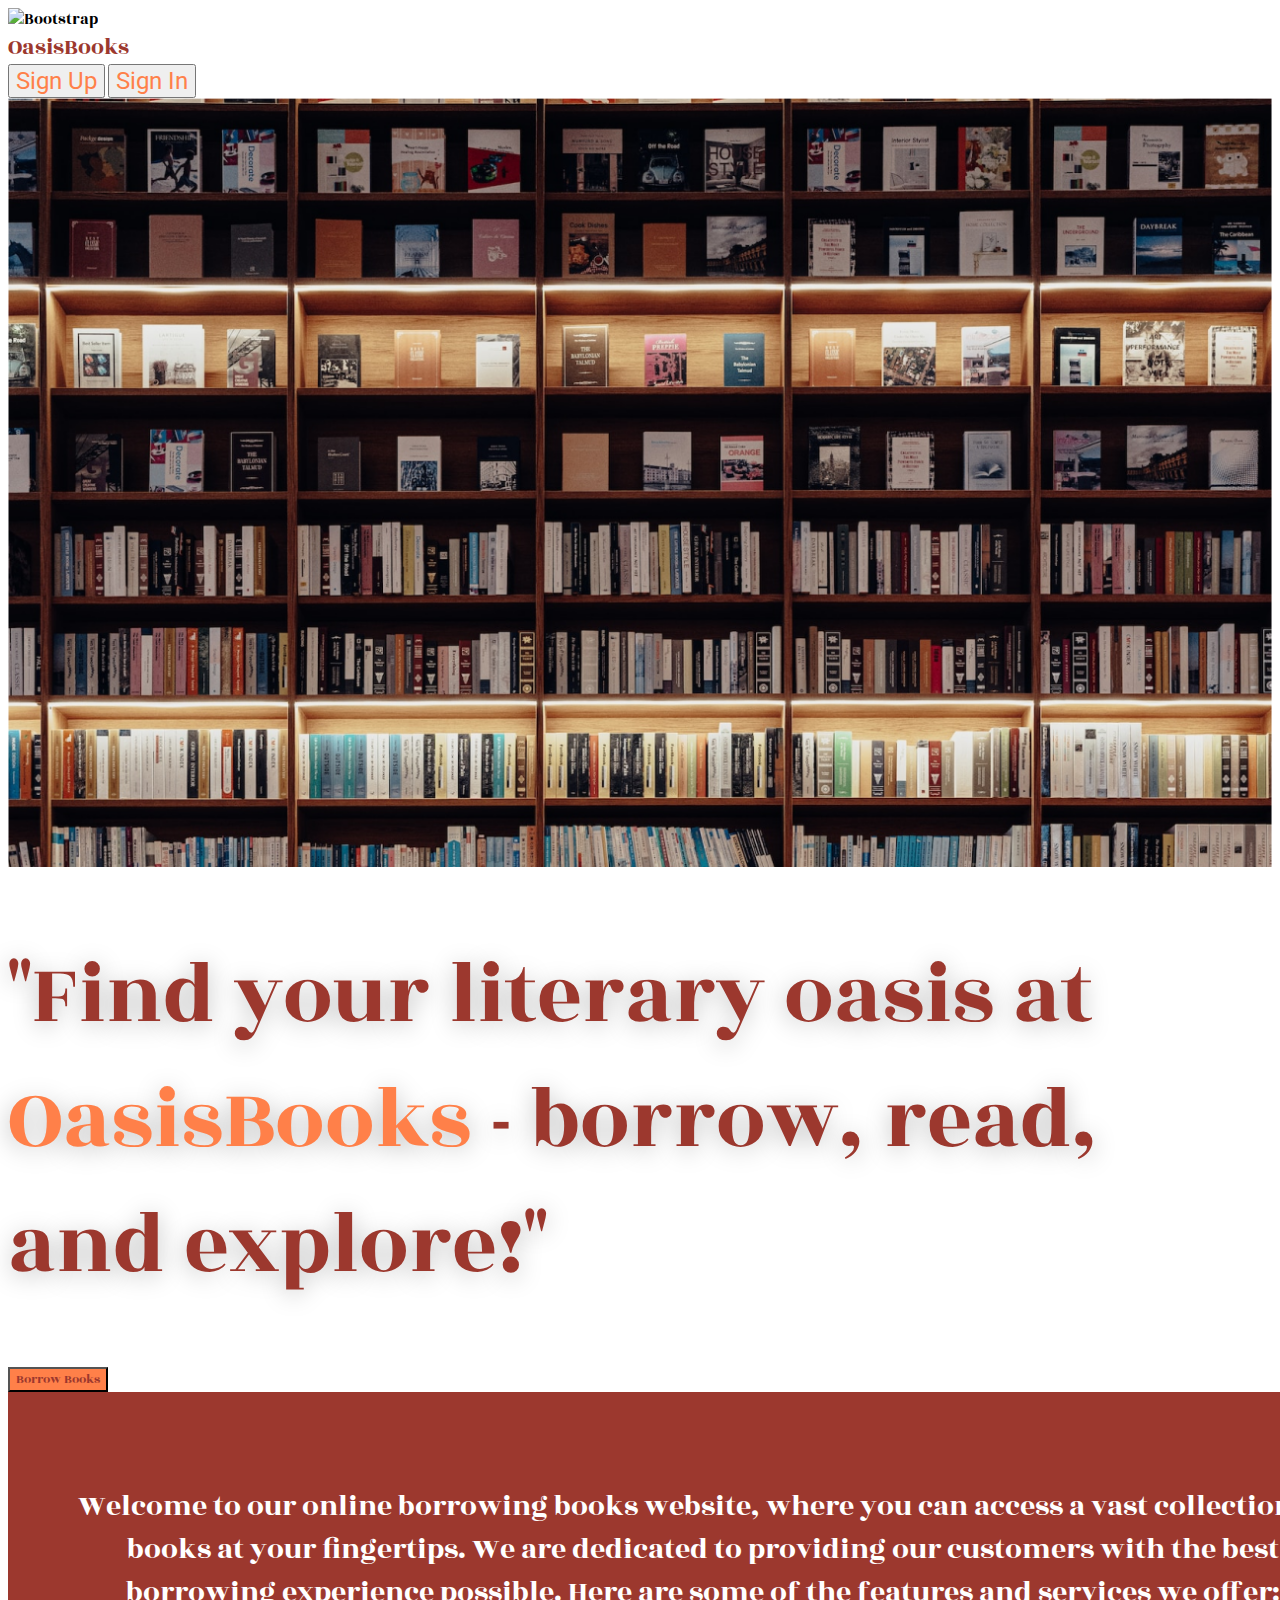
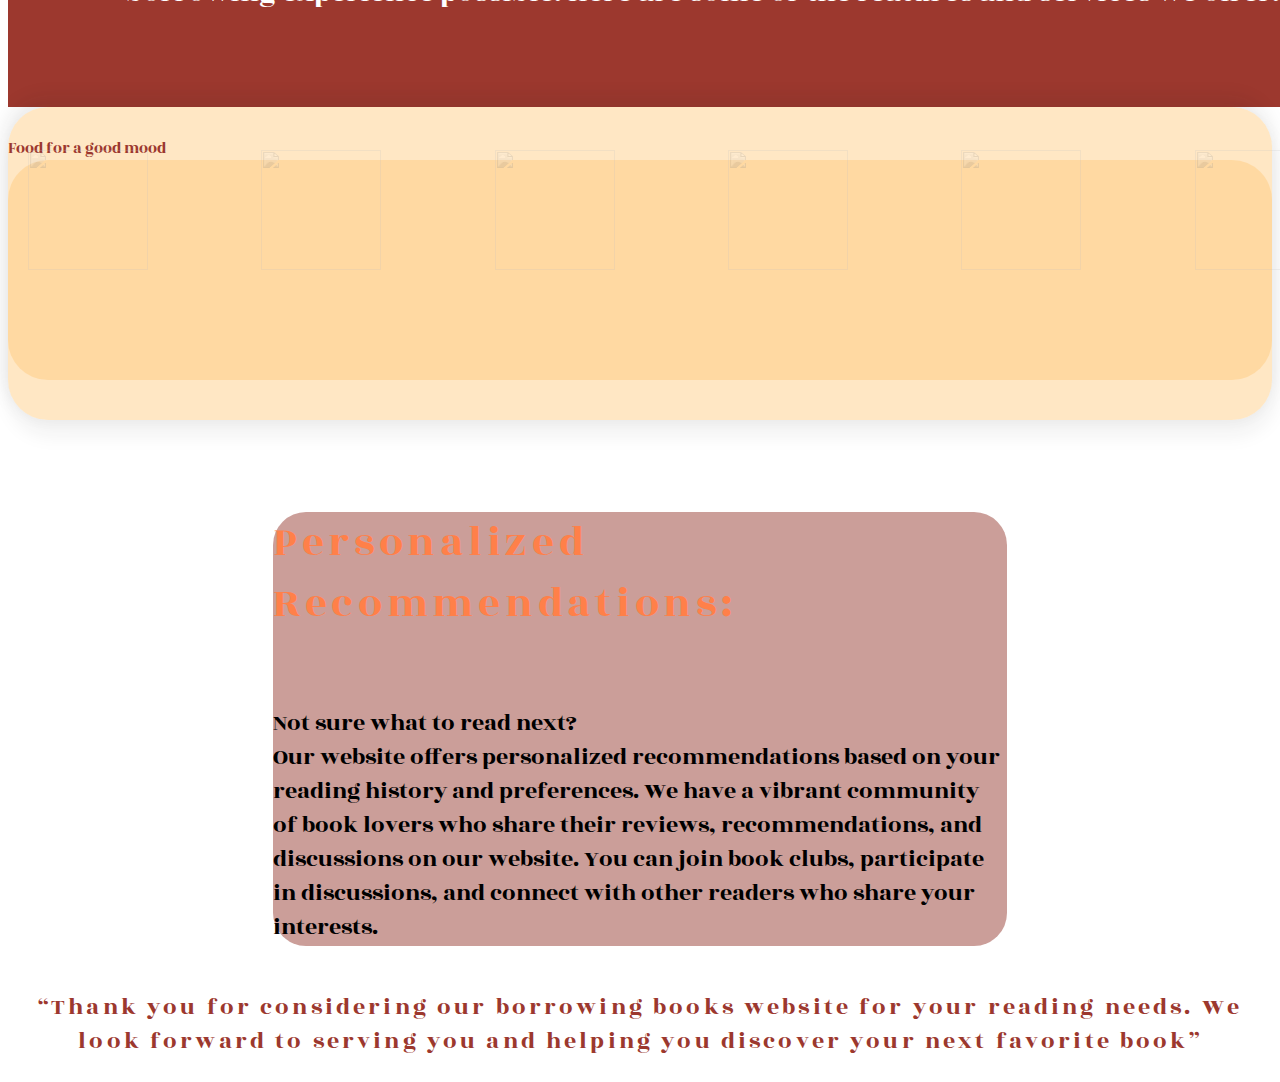
==== php/index.html @ 8b33c514 "what!" ====
<!DOCTYPE html>
<html lang="en">
<head>
    <meta charset="UTF-8">
    <meta http-equiv="X-UA-Compatible" content="IE=edge">
    <meta name="viewport" content="width=device-width, initial-scale=1.0">
    <link rel="preconnect" href="https://fonts.googleapis.com">
<link rel="preconnect" href="https://fonts.gstatic.com" crossorigin>
<link href="https://fonts.googleapis.com/css2?family=Italiana&family=Roboto&family=Rozha+One&display=swap" rel="stylesheet">
    <link href="https://cdn.jsdelivr.net/npm/bootstrap@5.3.0-alpha1/dist/css/bootstrap.min.css" rel="stylesheet" integrity="sha384-GLhlTQ8iRABdZLl6O3oVMWSktQOp6b7In1Zl3/Jr59b6EGGoI1aFkw7cmDA6j6gD" crossorigin="anonymous">
    <script src="https://cdn.jsdelivr.net/npm/bootstrap@5.3.0-alpha1/dist/js/bootstrap.bundle.min.js" integrity="sha384-w76AqPfDkMBDXo30jS1Sgez6pr3x5MlQ1ZAGC+nuZB+EYdgRZgiwxhTBTkF7CXvN" crossorigin="anonymous"></script>
    <script src="../js/script.js"></script>
    <link href="../css/style.css"  rel="stylesheet" >
    <title>Document</title>
</head>
<body>
    <nav class="navbar navbar-transparent fixed-top">
            <div class="d-flex">
                <div>
            <img src="Wix-Logo-Maker-removebg-preview (2) 2.svg" alt="Bootstrap" width="100" height="100">

            </div>
            <div class="mt-5">
            <span class="brown">OasisBooks</span>

            </div></div>
        </a>
        <div class="">
            <button type="button" class="btn sign-up  ">Sign Up</button>
            <button type="button" class="btn sign-in ">Sign In</button>
        </div>
    </nav>
    
    <div class="position-relative">
        <img src="../imgs/unsplash_ZEzO1kaaYrY.png" alt="your-image-description" class="img-fluid">
        <div class="slogan position-absolute top-50 start-50 translate-middle text-start">
            <h1 class="brown">"Find your literary oasis at<span class="orange"> OasisBooks</span> - borrow, read, and explore!"</h1>
            <button type="button" class="btn btnorange">Borrow Books</button>
        </div>
        
    </div>
    
    <div class="contai">
            <div class="bgbrown">
                <p class=" welcome">  Welcome to our online borrowing books website, where you can access a vast collection of books at your fingertips. We are dedicated to providing our customers with the best borrowing experience possible. Here are some of the features and services we offer:
                </p>
            </div>
        <div class="content d-flex align-items-center justify-content-center">
            <div class="container rounded">
                <div class="h1 fw-bold text-center mt-2 brown"> Food for a good mood</div>
                <div class="h3 text-center pt-2"></div>
                <div class="fs-5 text-center pb-3 mb-3"></div>
                <div class="rollers position-relative overflow-hidden">
                    <div class="start-roller"></div>
                    <div class="wrapper">
                        <div class="items-container roll-LL">
                            <div class="item">
                                <img src="/imgs/" alt="" class="company">                    </div>
                            <div class="item">
                                <img src="/imgs/" alt="" class="company">                    </div>
                            <div class="item">
                                <img src="/imgs/" alt="" class="company">                    </div>
                            <div class="item">
                                <img src="/imgs/" alt="" class="company">                    </div>
                            <div class="item">
                                <img src="/imgs/" alt="" class="company">                    </div>
                            <div class="item">
                                <img src="/imgs/" alt="" class="company">                    </div>
                        </div>
                        <div class="items-container roll-RL">
                            <div class="item">
                                <img src="/imgs/" alt="" class="company">
                            </div>
                            <div class="item">
                                <img src="/imgs/" alt="" class="company">                    </div>
                            <div class="item">
                                <img src="/imgs/" alt="" class="company">                    </div>
                            <div class="item">
                                <img src="/imgs/" alt="" class="company">                    </div>
                            <div class="item">
                                <img src="/imgs/" alt="" class="company">                    </div>
                            <div class="item">
                                <img src="/imgs/" alt="" class="company">                    </div>
                          
                        </div>
                    </div>
                    <div class="wrapper">
                        <div class="items-container reverse-roll-LL">
                            <div class="item">
                                <img src="/imgs/" alt="" class="company">                    </div>
                            <div class="item">
                                <img src="/imgs/" alt="" class="company">                    </div>
                            <div class="item">
                                <img src="/imgs/" alt="" class="company">                    </div>
                            <div class="item">
                                <img src="/imgs/" alt="" class="company">                    </div>
                            <div class="item">
                                <img src="/imgs/" alt="" class="company">                    </div>
                            <div class="item">
                                <img src="/imgs/" alt="" class="company">                    </div>
                          
                        </div>
                        <div class="items-container reverse-roll-RL">
                            <div class="item">
                                <img src="/imgs/" alt="" class="company">                    </div>
                            <div class="item">
                                <img src="/imgs/" alt="" class="company">                    </div>
                            <div class="item">
                                <img src="/imgs/" alt="" class="company">                    </div>
                            <div class="item">
                                <img src="/imgs/" alt="" class="company">                    </div>
                            <div class="item">
                                <img src="/imgs/" alt="" class="company">                    </div>
                            <div class="item">
                                <img src="/imgs/" alt="" class="company">                    </div>
                        </div>
                    </div>
                    <div class="end-roller"></div>
                </div>
            </div>
        </div>
        <div class="imgfixed">
        <div class="bgbrownn  p-2">
            <h5 class="personalized">Personalized Recommendations:</h5>
            <p class="text-white">
                <span>Not sure what to read next?<br></span>
                Our website offers personalized recommendations based on your reading history and preferences.
                We have a vibrant community of book lovers who share their reviews, recommendations, and discussions on our website. You can join book clubs, participate in discussions, and connect with other readers who share your interests.
            </p>
        </div>
    </div>
    <div class="thankyou text-center">
        <p class="text-center">“Thank you for considering our borrowing books website for your reading needs. We look forward to serving you and helping you discover your next favorite book”</p>
      </div>
      
    </div>
    <footer>
        
    </footer>
</body>
    <link href="https://cdn.jsdelivr.net/npm/bootstrap@5.3.0-alpha1/dist/css/bootstrap.min.css" rel="stylesheet" integrity="sha384-GLhlTQ8iRABdZLl6O3oVMWSktQOp6b7In1Zl3/Jr59b6EGGoI1aFkw7cmDA6j6gD" crossorigin="anonymous">
    <script src="https://cdn.jsdelivr.net/npm/bootstrap@5.3.0-alpha1/dist/js/bootstrap.bundle.min.js" integrity="sha384-w76AqPfDkMBDXo30jS1Sgez6pr3x5MlQ1ZAGC+nuZB+EYdgRZgiwxhTBTkF7CXvN" crossorigin="anonymous"></script>
    <script src="script.js"></script>
    <link href="/style.css"  rel="stylesheet" >
    
</html>
---- css/style.css ----
.btnorange{
    background-color: #FF8049;
    color: #9C382E;
}
.btnorange:hover{
    background-color: #9C382E;
    color: #ff8049;
}
h1.brown {
  font-family: "Rozha One";
  font-style: normal;
  font-weight: 400;
  font-size: 88px;
  line-height: 125px;
  width: 1110.15px;

  color: #9c382e;

  text-shadow: 0px 4px 24px rgba(0, 0, 0, 0.25);
}
img{
    width: 100%;
}
span.brown{
    font-family: 'Rozha One';
    font-style: normal;
    font-weight: 400;
    font-size: 23px;
    line-height: 33px;
    /* identical to box height */
    
    
    color: #9C382E;

}
.orange {
  color: #ff8049;
}
.brown {
    color: #9C382E;
  }
button.sign-in,button.sign-up{
    
font-family: 'Roboto';
font-style: normal;
font-weight: 400;
font-size: 24px;
line-height: 28px;

color: #FF8049;
}

.welcome {
  font-family: "Rozha One";
  font-style: normal;
  font-weight: 400;
  font-size: 30px;
  line-height: 43px;
  text-align: center;

  color: #ffffff;
}


p {
  font-family: "Rozha One";
  font-style: normal;
  font-weight: 400;
  font-size: 24px;
  line-height: 34px;
}
.bgbrown {
  background-color: #9c382e;
  width: 100%;
  padding: 5%;
}
.personalized{
    font-family: 'Rozha One';
font-style: normal;
font-weight: 400;
font-size: 43px;
line-height: 61px;
display: flex;
align-items: center;
letter-spacing: 0.11em;
color: #FF8049;
}

.thankyou{
    
font-family: 'Rozha One';
font-style: normal;
font-weight: 400;
font-size: 35px;
line-height: 50px;
text-align: center;
letter-spacing: 0.09em;
color: #9C382E;
}
.imgfixed{
    background-image: url('../imgs/unsplash_iI22a82N9yU.png');
    background-size: cover;
    background-position: center center;
    background-attachment: fixed;
    padding: 20px; /* replace with your desired padding value */
    justify-content: center;
    align-items: center;
}
.bgbrownn{
    margin-left: 20%;
    margin-right: 20%;
    background: rgba(151, 61, 52, 0.5);
    border-radius: 33px;
    height: 433.82px;
}
/* Reseting */
.content .container {
  padding-top: 30px;
  padding-bottom: 20px;
  box-shadow: 2px 15px 20px #1f1f1f10, -2px -8px 20px #1f1f1f1a;
  background: rgba(255, 200, 118, 0.426);
  border-radius: 40px;
}

.container .rollers {
    background: rgba(255, 200, 118, 0.426);
    border-radius: 40px;
  flex: 0 0 230px;
}

.container .start-roller {
  left: 0;
  top: 0;
  /* background-image: linear-gradient(to right, white 30%, #ffffff00); */

}

.container .start-roller,
.container .end-roller {
  height: 100%;
  width: 40px;
  position: absolute;
  z-index: 1;
}

.container .end-roller {
  right: 0;
  top: 0;
  /* background-image: linear-gradient(to left, white 30%, rgba(255, 255, 255, 0)); */
}

.container .rollers .wrapper {
  position: relative;
  width: 1400px;
  height: 100px;
  margin: 0 0 20px 0;
  flex: 0 0 auto;
}

.container .rollers .wrapper .items-container {
  display: flex;
  align-items: center;
  position: absolute;
  width: 100%;
  height: 100%;
  animation-duration: 30s;
  animation-iteration-count: infinite;
  animation-timing-function: linear;
}

.container .rollers .wrapper .items-container.roll-LL {
  animation-name: roll;
}
.container .rollers .wrapper .items-container.roll-RL {
  animation-name: roll-reverse;
  left: 100%;
}
.container .rollers .wrapper .items-container.reverse-roll-LL {
  animation-name: roll-clockwise;
  left: -100%;
}
.container .rollers .wrapper .items-container.reverse-roll-RL {
  animation-name: roll-reverse-clockwise;
  left: 100%;
}

@keyframes roll {
  0% {
    left: 0%;
  }
  100% {
    left: -100%;
  }
}
@keyframes roll-reverse {
  0% {
    left: 100%;
  }
  100% {
    left: 0%;
  }
}
@keyframes roll-clockwise {
  0% {
    left: -100%;
  }
  100% {
    left: 0%;
  }
}
@keyframes roll-reverse-clockwise {
  0% {
    left: 0%;
  }
  100% {
    left: 100%;
  }
}

.container .rollers .wrapper .items-container .item {
  flex: 1 1 200px;
  min-width: 0;
  margin: 20px;
}

.container .rollers .wrapper .items-container .item .company {
  filter: grayscale(100%);
  opacity: 0.2;
  width: 120px;
  height: 120px;
  object-fit: contain;
}

.container .rollers .wrapper .items-container .item .company:hover {
  filter: grayscale(0%);
  opacity: 1;
  cursor: pointer;
}

.container img {
  vertical-align: middle;
}

@media (max-width: 575.5px) {
  .content {
    padding: 20px;
  }
  .content .container {
    padding: 20px;
  }
  .h3 {
    font-size: calc(1.1rem + 0.6vw);
  }
  .fs-5 {
    font-size: 0.9rem !important;
  }
  .container .rollers .wrapper .items-container .item .company {
    opacity: 0.4;
  }
}
.img-fluid {
  max-width: 100%;
  height: 100%;
}

* {
  /* font-family: 'Italiana', serif;
font-family: 'Roboto', sans-serif; */
  font-family: "Rozha One", serif;
}
footer{
    background-color: #9C382E;
}
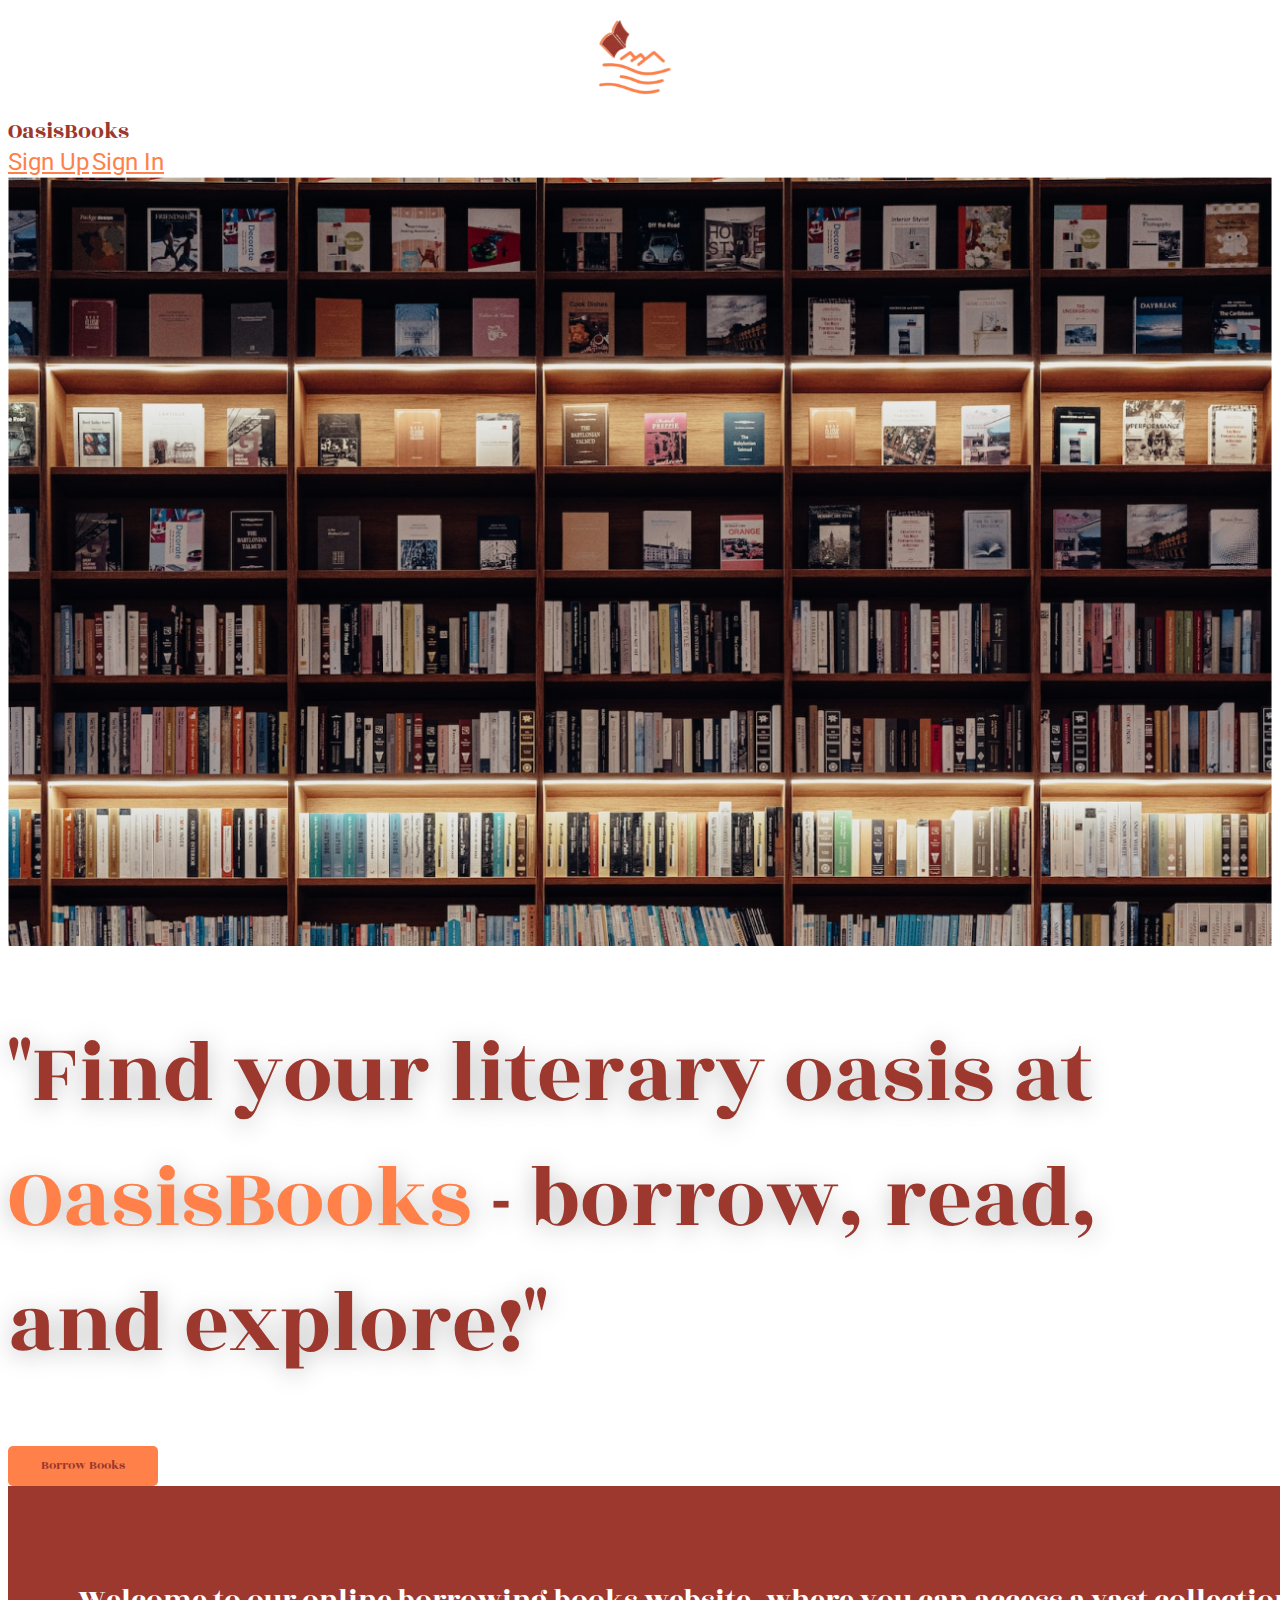
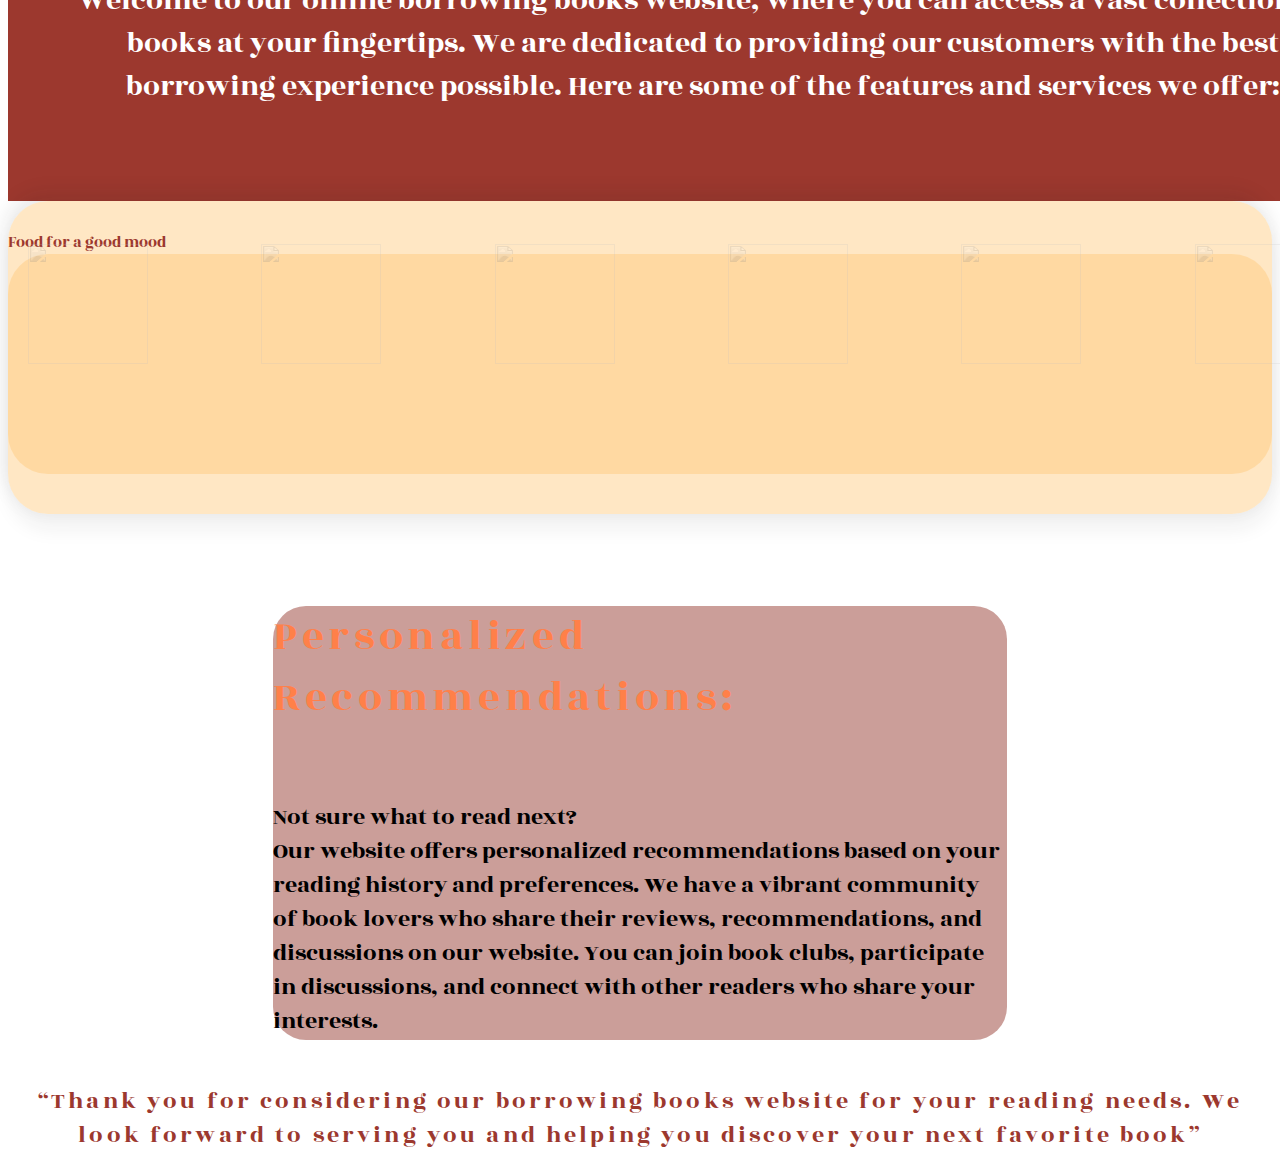
==== commit a05e31d7: "sun" ====
--- a/php/index.html
+++ b/php/index.html
@@ -16,26 +16,24 @@
 <body>
     <nav class="navbar navbar-transparent fixed-top">
             <div class="d-flex">
+                <a href="../php/index.html">
                 <div>
-            <img src="Wix-Logo-Maker-removebg-preview (2) 2.svg" alt="Bootstrap" width="100" height="100">
-
+            <img src="../imgs/Wix-Logo-Maker-removebg-preview (2) 2.svg" alt="Bootstrap" width="100" height="100">
             </div>
+        </a>
             <div class="mt-5">
             <span class="brown">OasisBooks</span>
-
             </div></div>
-        </a>
         <div class="">
-            <button type="button" class="btn sign-up  ">Sign Up</button>
-            <button type="button" class="btn sign-in ">Sign In</button>
-        </div>
+            <a href="../php/signup.html" class="btn sign-up">Sign Up</a>
+            <a href="../php/signin.html" class="btn sign-in">Sign In</a>
+          </div>
     </nav>
-    
     <div class="position-relative">
         <img src="../imgs/unsplash_ZEzO1kaaYrY.png" alt="your-image-description" class="img-fluid">
         <div class="slogan position-absolute top-50 start-50 translate-middle text-start">
             <h1 class="brown">"Find your literary oasis at<span class="orange"> OasisBooks</span> - borrow, read, and explore!"</h1>
-            <button type="button" class="btn btnorange">Borrow Books</button>
+            <button class="btnorange" onclick="location.href='signup.html';">Borrow Books</button>
         </div>
         
     </div>
--- a/css/style.css
+++ b/css/style.css
@@ -1,6 +1,10 @@
 .btnorange{
     background-color: #FF8049;
     color: #9C382E;
+    border: none;
+    border-radius: 5px;
+    height: 40px;
+    width: 150px;
 }
 .btnorange:hover{
     background-color: #9C382E;
@@ -28,10 +32,7 @@
     font-size: 23px;
     line-height: 33px;
     /* identical to box height */
-    
-    
     color: #9C382E;
-
 }
 .orange {
   color: #ff8049;
@@ -39,7 +40,7 @@
 .brown {
     color: #9C382E;
   }
-button.sign-in,button.sign-up{
+a.sign-in,a.sign-up{
     
 font-family: 'Roboto';
 font-style: normal;
